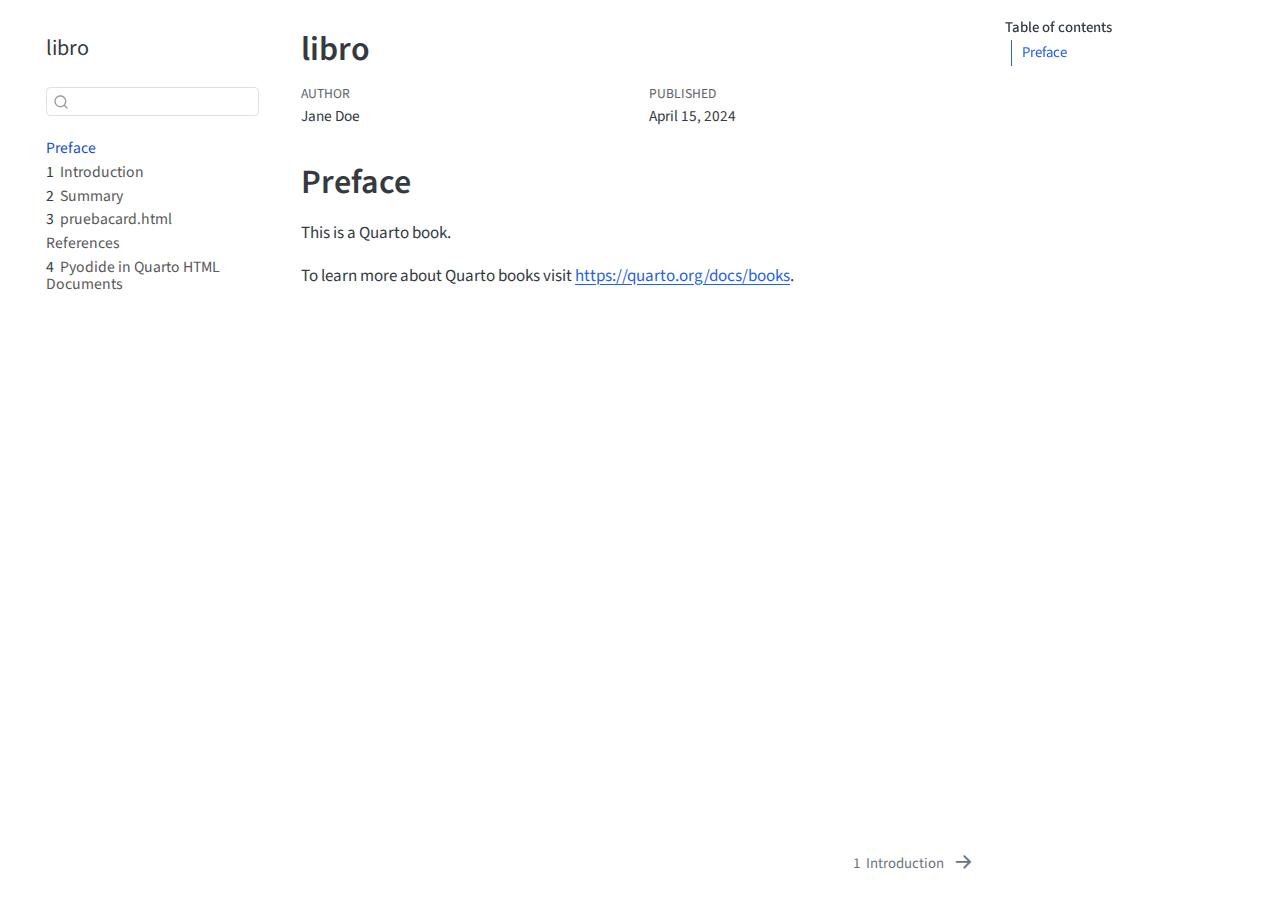
==== index.html @ 576239c4 "first commit" ====
<!DOCTYPE html>
<html xmlns="http://www.w3.org/1999/xhtml" lang="en" xml:lang="en"><head>

<meta charset="utf-8">
<meta name="generator" content="quarto-1.4.553">

<meta name="viewport" content="width=device-width, initial-scale=1.0, user-scalable=yes">

<meta name="author" content="Jane Doe">
<meta name="dcterms.date" content="2024-04-15">

<title>libro</title>
<style>
code{white-space: pre-wrap;}
span.smallcaps{font-variant: small-caps;}
div.columns{display: flex; gap: min(4vw, 1.5em);}
div.column{flex: auto; overflow-x: auto;}
div.hanging-indent{margin-left: 1.5em; text-indent: -1.5em;}
ul.task-list{list-style: none;}
ul.task-list li input[type="checkbox"] {
  width: 0.8em;
  margin: 0 0.8em 0.2em -1em; /* quarto-specific, see https://github.com/quarto-dev/quarto-cli/issues/4556 */ 
  vertical-align: middle;
}
</style>


<script src="site_libs/quarto-nav/quarto-nav.js"></script>
<script src="site_libs/quarto-nav/headroom.min.js"></script>
<script src="site_libs/clipboard/clipboard.min.js"></script>
<script src="site_libs/quarto-search/autocomplete.umd.js"></script>
<script src="site_libs/quarto-search/fuse.min.js"></script>
<script src="site_libs/quarto-search/quarto-search.js"></script>
<meta name="quarto:offset" content="./">
<link href="./intro.html" rel="next">
<script src="site_libs/quarto-html/quarto.js"></script>
<script src="site_libs/quarto-html/popper.min.js"></script>
<script src="site_libs/quarto-html/tippy.umd.min.js"></script>
<script src="site_libs/quarto-html/anchor.min.js"></script>
<link href="site_libs/quarto-html/tippy.css" rel="stylesheet">
<link href="site_libs/quarto-html/quarto-syntax-highlighting.css" rel="stylesheet" id="quarto-text-highlighting-styles">
<script src="site_libs/bootstrap/bootstrap.min.js"></script>
<link href="site_libs/bootstrap/bootstrap-icons.css" rel="stylesheet">
<link href="site_libs/bootstrap/bootstrap.min.css" rel="stylesheet" id="quarto-bootstrap" data-mode="light">
<script id="quarto-search-options" type="application/json">{
  "location": "sidebar",
  "copy-button": false,
  "collapse-after": 3,
  "panel-placement": "start",
  "type": "textbox",
  "limit": 50,
  "keyboard-shortcut": [
    "f",
    "/",
    "s"
  ],
  "show-item-context": false,
  "language": {
    "search-no-results-text": "No results",
    "search-matching-documents-text": "matching documents",
    "search-copy-link-title": "Copy link to search",
    "search-hide-matches-text": "Hide additional matches",
    "search-more-match-text": "more match in this document",
    "search-more-matches-text": "more matches in this document",
    "search-clear-button-title": "Clear",
    "search-text-placeholder": "",
    "search-detached-cancel-button-title": "Cancel",
    "search-submit-button-title": "Submit",
    "search-label": "Search"
  }
}</script>


</head>

<body class="nav-sidebar floating">

<div id="quarto-search-results"></div>
  <header id="quarto-header" class="headroom fixed-top">
  <nav class="quarto-secondary-nav">
    <div class="container-fluid d-flex">
      <button type="button" class="quarto-btn-toggle btn" data-bs-toggle="collapse" data-bs-target=".quarto-sidebar-collapse-item" aria-controls="quarto-sidebar" aria-expanded="false" aria-label="Toggle sidebar navigation" onclick="if (window.quartoToggleHeadroom) { window.quartoToggleHeadroom(); }">
        <i class="bi bi-layout-text-sidebar-reverse"></i>
      </button>
        <nav class="quarto-page-breadcrumbs" aria-label="breadcrumb"><ol class="breadcrumb"><li class="breadcrumb-item"><a href="./index.html">Preface</a></li></ol></nav>
        <a class="flex-grow-1" role="button" data-bs-toggle="collapse" data-bs-target=".quarto-sidebar-collapse-item" aria-controls="quarto-sidebar" aria-expanded="false" aria-label="Toggle sidebar navigation" onclick="if (window.quartoToggleHeadroom) { window.quartoToggleHeadroom(); }">      
        </a>
      <button type="button" class="btn quarto-search-button" aria-label="" onclick="window.quartoOpenSearch();">
        <i class="bi bi-search"></i>
      </button>
    </div>
  </nav>
</header>
<!-- content -->
<div id="quarto-content" class="quarto-container page-columns page-rows-contents page-layout-article">
<!-- sidebar -->
  <nav id="quarto-sidebar" class="sidebar collapse collapse-horizontal quarto-sidebar-collapse-item sidebar-navigation floating overflow-auto">
    <div class="pt-lg-2 mt-2 text-left sidebar-header">
    <div class="sidebar-title mb-0 py-0">
      <a href="./">libro</a> 
    </div>
      </div>
        <div class="mt-2 flex-shrink-0 align-items-center">
        <div class="sidebar-search">
        <div id="quarto-search" class="" title="Search"></div>
        </div>
        </div>
    <div class="sidebar-menu-container"> 
    <ul class="list-unstyled mt-1">
        <li class="sidebar-item">
  <div class="sidebar-item-container"> 
  <a href="./index.html" class="sidebar-item-text sidebar-link active">
 <span class="menu-text">Preface</span></a>
  </div>
</li>
        <li class="sidebar-item">
  <div class="sidebar-item-container"> 
  <a href="./intro.html" class="sidebar-item-text sidebar-link">
 <span class="menu-text"><span class="chapter-number">1</span>&nbsp; <span class="chapter-title">Introduction</span></span></a>
  </div>
</li>
        <li class="sidebar-item">
  <div class="sidebar-item-container"> 
  <a href="./summary.html" class="sidebar-item-text sidebar-link">
 <span class="menu-text"><span class="chapter-number">2</span>&nbsp; <span class="chapter-title">Summary</span></span></a>
  </div>
</li>
        <li class="sidebar-item">
  <div class="sidebar-item-container"> 
  <a href="./pruebacard.html" class="sidebar-item-text sidebar-link">
 <span class="menu-text"><span class="chapter-number">3</span>&nbsp; <span class="chapter-title">pruebacard.html</span></span></a>
  </div>
</li>
        <li class="sidebar-item">
  <div class="sidebar-item-container"> 
  <a href="./references.html" class="sidebar-item-text sidebar-link">
 <span class="menu-text">References</span></a>
  </div>
</li>
        <li class="sidebar-item">
  <div class="sidebar-item-container"> 
  <a href="./prueba.html" class="sidebar-item-text sidebar-link">
 <span class="menu-text"><span class="chapter-number">4</span>&nbsp; <span class="chapter-title">Pyodide in Quarto HTML Documents</span></span></a>
  </div>
</li>
    </ul>
    </div>
</nav>
<div id="quarto-sidebar-glass" class="quarto-sidebar-collapse-item" data-bs-toggle="collapse" data-bs-target=".quarto-sidebar-collapse-item"></div>
<!-- margin-sidebar -->
    <div id="quarto-margin-sidebar" class="sidebar margin-sidebar">
        <nav id="TOC" role="doc-toc" class="toc-active">
    <h2 id="toc-title">Table of contents</h2>
   
  <ul>
  <li><a href="#preface" id="toc-preface" class="nav-link active" data-scroll-target="#preface">Preface</a></li>
  </ul>
</nav>
    </div>
<!-- main -->
<main class="content" id="quarto-document-content">

<header id="title-block-header" class="quarto-title-block default">
<div class="quarto-title">
<h1 class="title">libro</h1>
</div>



<div class="quarto-title-meta">

    <div>
    <div class="quarto-title-meta-heading">Author</div>
    <div class="quarto-title-meta-contents">
             <p>Jane Doe </p>
          </div>
  </div>
    
    <div>
    <div class="quarto-title-meta-heading">Published</div>
    <div class="quarto-title-meta-contents">
      <p class="date">April 15, 2024</p>
    </div>
  </div>
  
    
  </div>
  


</header>


<section id="preface" class="level1 unnumbered">
<h1 class="unnumbered">Preface</h1>
<p>This is a Quarto book.</p>
<p>To learn more about Quarto books visit <a href="https://quarto.org/docs/books" class="uri">https://quarto.org/docs/books</a>.</p>


</section>

</main> <!-- /main -->
<script id="quarto-html-after-body" type="application/javascript">
window.document.addEventListener("DOMContentLoaded", function (event) {
  const toggleBodyColorMode = (bsSheetEl) => {
    const mode = bsSheetEl.getAttribute("data-mode");
    const bodyEl = window.document.querySelector("body");
    if (mode === "dark") {
      bodyEl.classList.add("quarto-dark");
      bodyEl.classList.remove("quarto-light");
    } else {
      bodyEl.classList.add("quarto-light");
      bodyEl.classList.remove("quarto-dark");
    }
  }
  const toggleBodyColorPrimary = () => {
    const bsSheetEl = window.document.querySelector("link#quarto-bootstrap");
    if (bsSheetEl) {
      toggleBodyColorMode(bsSheetEl);
    }
  }
  toggleBodyColorPrimary();  
  const icon = "";
  const anchorJS = new window.AnchorJS();
  anchorJS.options = {
    placement: 'right',
    icon: icon
  };
  anchorJS.add('.anchored');
  const isCodeAnnotation = (el) => {
    for (const clz of el.classList) {
      if (clz.startsWith('code-annotation-')) {                     
        return true;
      }
    }
    return false;
  }
  const clipboard = new window.ClipboardJS('.code-copy-button', {
    text: function(trigger) {
      const codeEl = trigger.previousElementSibling.cloneNode(true);
      for (const childEl of codeEl.children) {
        if (isCodeAnnotation(childEl)) {
          childEl.remove();
        }
      }
      return codeEl.innerText;
    }
  });
  clipboard.on('success', function(e) {
    // button target
    const button = e.trigger;
    // don't keep focus
    button.blur();
    // flash "checked"
    button.classList.add('code-copy-button-checked');
    var currentTitle = button.getAttribute("title");
    button.setAttribute("title", "Copied!");
    let tooltip;
    if (window.bootstrap) {
      button.setAttribute("data-bs-toggle", "tooltip");
      button.setAttribute("data-bs-placement", "left");
      button.setAttribute("data-bs-title", "Copied!");
      tooltip = new bootstrap.Tooltip(button, 
        { trigger: "manual", 
          customClass: "code-copy-button-tooltip",
          offset: [0, -8]});
      tooltip.show();    
    }
    setTimeout(function() {
      if (tooltip) {
        tooltip.hide();
        button.removeAttribute("data-bs-title");
        button.removeAttribute("data-bs-toggle");
        button.removeAttribute("data-bs-placement");
      }
      button.setAttribute("title", currentTitle);
      button.classList.remove('code-copy-button-checked');
    }, 1000);
    // clear code selection
    e.clearSelection();
  });
    var localhostRegex = new RegExp(/^(?:http|https):\/\/localhost\:?[0-9]*\//);
    var mailtoRegex = new RegExp(/^mailto:/);
      var filterRegex = new RegExp('/' + window.location.host + '/');
    var isInternal = (href) => {
        return filterRegex.test(href) || localhostRegex.test(href) || mailtoRegex.test(href);
    }
    // Inspect non-navigation links and adorn them if external
 	var links = window.document.querySelectorAll('a[href]:not(.nav-link):not(.navbar-brand):not(.toc-action):not(.sidebar-link):not(.sidebar-item-toggle):not(.pagination-link):not(.no-external):not([aria-hidden]):not(.dropdown-item):not(.quarto-navigation-tool)');
    for (var i=0; i<links.length; i++) {
      const link = links[i];
      if (!isInternal(link.href)) {
        // undo the damage that might have been done by quarto-nav.js in the case of
        // links that we want to consider external
        if (link.dataset.originalHref !== undefined) {
          link.href = link.dataset.originalHref;
        }
      }
    }
  function tippyHover(el, contentFn, onTriggerFn, onUntriggerFn) {
    const config = {
      allowHTML: true,
      maxWidth: 500,
      delay: 100,
      arrow: false,
      appendTo: function(el) {
          return el.parentElement;
      },
      interactive: true,
      interactiveBorder: 10,
      theme: 'quarto',
      placement: 'bottom-start',
    };
    if (contentFn) {
      config.content = contentFn;
    }
    if (onTriggerFn) {
      config.onTrigger = onTriggerFn;
    }
    if (onUntriggerFn) {
      config.onUntrigger = onUntriggerFn;
    }
    window.tippy(el, config); 
  }
  const noterefs = window.document.querySelectorAll('a[role="doc-noteref"]');
  for (var i=0; i<noterefs.length; i++) {
    const ref = noterefs[i];
    tippyHover(ref, function() {
      // use id or data attribute instead here
      let href = ref.getAttribute('data-footnote-href') || ref.getAttribute('href');
      try { href = new URL(href).hash; } catch {}
      const id = href.replace(/^#\/?/, "");
      const note = window.document.getElementById(id);
      if (note) {
        return note.innerHTML;
      } else {
        return "";
      }
    });
  }
  const xrefs = window.document.querySelectorAll('a.quarto-xref');
  const processXRef = (id, note) => {
    // Strip column container classes
    const stripColumnClz = (el) => {
      el.classList.remove("page-full", "page-columns");
      if (el.children) {
        for (const child of el.children) {
          stripColumnClz(child);
        }
      }
    }
    stripColumnClz(note)
    if (id === null || id.startsWith('sec-')) {
      // Special case sections, only their first couple elements
      const container = document.createElement("div");
      if (note.children && note.children.length > 2) {
        container.appendChild(note.children[0].cloneNode(true));
        for (let i = 1; i < note.children.length; i++) {
          const child = note.children[i];
          if (child.tagName === "P" && child.innerText === "") {
            continue;
          } else {
            container.appendChild(child.cloneNode(true));
            break;
          }
        }
        if (window.Quarto?.typesetMath) {
          window.Quarto.typesetMath(container);
        }
        return container.innerHTML
      } else {
        if (window.Quarto?.typesetMath) {
          window.Quarto.typesetMath(note);
        }
        return note.innerHTML;
      }
    } else {
      // Remove any anchor links if they are present
      const anchorLink = note.querySelector('a.anchorjs-link');
      if (anchorLink) {
        anchorLink.remove();
      }
      if (window.Quarto?.typesetMath) {
        window.Quarto.typesetMath(note);
      }
      // TODO in 1.5, we should make sure this works without a callout special case
      if (note.classList.contains("callout")) {
        return note.outerHTML;
      } else {
        return note.innerHTML;
      }
    }
  }
  for (var i=0; i<xrefs.length; i++) {
    const xref = xrefs[i];
    tippyHover(xref, undefined, function(instance) {
      instance.disable();
      let url = xref.getAttribute('href');
      let hash = undefined; 
      if (url.startsWith('#')) {
        hash = url;
      } else {
        try { hash = new URL(url).hash; } catch {}
      }
      if (hash) {
        const id = hash.replace(/^#\/?/, "");
        const note = window.document.getElementById(id);
        if (note !== null) {
          try {
            const html = processXRef(id, note.cloneNode(true));
            instance.setContent(html);
          } finally {
            instance.enable();
            instance.show();
          }
        } else {
          // See if we can fetch this
          fetch(url.split('#')[0])
          .then(res => res.text())
          .then(html => {
            const parser = new DOMParser();
            const htmlDoc = parser.parseFromString(html, "text/html");
            const note = htmlDoc.getElementById(id);
            if (note !== null) {
              const html = processXRef(id, note);
              instance.setContent(html);
            } 
          }).finally(() => {
            instance.enable();
            instance.show();
          });
        }
      } else {
        // See if we can fetch a full url (with no hash to target)
        // This is a special case and we should probably do some content thinning / targeting
        fetch(url)
        .then(res => res.text())
        .then(html => {
          const parser = new DOMParser();
          const htmlDoc = parser.parseFromString(html, "text/html");
          const note = htmlDoc.querySelector('main.content');
          if (note !== null) {
            // This should only happen for chapter cross references
            // (since there is no id in the URL)
            // remove the first header
            if (note.children.length > 0 && note.children[0].tagName === "HEADER") {
              note.children[0].remove();
            }
            const html = processXRef(null, note);
            instance.setContent(html);
          } 
        }).finally(() => {
          instance.enable();
          instance.show();
        });
      }
    }, function(instance) {
    });
  }
      let selectedAnnoteEl;
      const selectorForAnnotation = ( cell, annotation) => {
        let cellAttr = 'data-code-cell="' + cell + '"';
        let lineAttr = 'data-code-annotation="' +  annotation + '"';
        const selector = 'span[' + cellAttr + '][' + lineAttr + ']';
        return selector;
      }
      const selectCodeLines = (annoteEl) => {
        const doc = window.document;
        const targetCell = annoteEl.getAttribute("data-target-cell");
        const targetAnnotation = annoteEl.getAttribute("data-target-annotation");
        const annoteSpan = window.document.querySelector(selectorForAnnotation(targetCell, targetAnnotation));
        const lines = annoteSpan.getAttribute("data-code-lines").split(",");
        const lineIds = lines.map((line) => {
          return targetCell + "-" + line;
        })
        let top = null;
        let height = null;
        let parent = null;
        if (lineIds.length > 0) {
            //compute the position of the single el (top and bottom and make a div)
            const el = window.document.getElementById(lineIds[0]);
            top = el.offsetTop;
            height = el.offsetHeight;
            parent = el.parentElement.parentElement;
          if (lineIds.length > 1) {
            const lastEl = window.document.getElementById(lineIds[lineIds.length - 1]);
            const bottom = lastEl.offsetTop + lastEl.offsetHeight;
            height = bottom - top;
          }
          if (top !== null && height !== null && parent !== null) {
            // cook up a div (if necessary) and position it 
            let div = window.document.getElementById("code-annotation-line-highlight");
            if (div === null) {
              div = window.document.createElement("div");
              div.setAttribute("id", "code-annotation-line-highlight");
              div.style.position = 'absolute';
              parent.appendChild(div);
            }
            div.style.top = top - 2 + "px";
            div.style.height = height + 4 + "px";
            div.style.left = 0;
            let gutterDiv = window.document.getElementById("code-annotation-line-highlight-gutter");
            if (gutterDiv === null) {
              gutterDiv = window.document.createElement("div");
              gutterDiv.setAttribute("id", "code-annotation-line-highlight-gutter");
              gutterDiv.style.position = 'absolute';
              const codeCell = window.document.getElementById(targetCell);
              const gutter = codeCell.querySelector('.code-annotation-gutter');
              gutter.appendChild(gutterDiv);
            }
            gutterDiv.style.top = top - 2 + "px";
            gutterDiv.style.height = height + 4 + "px";
          }
          selectedAnnoteEl = annoteEl;
        }
      };
      const unselectCodeLines = () => {
        const elementsIds = ["code-annotation-line-highlight", "code-annotation-line-highlight-gutter"];
        elementsIds.forEach((elId) => {
          const div = window.document.getElementById(elId);
          if (div) {
            div.remove();
          }
        });
        selectedAnnoteEl = undefined;
      };
        // Handle positioning of the toggle
    window.addEventListener(
      "resize",
      throttle(() => {
        elRect = undefined;
        if (selectedAnnoteEl) {
          selectCodeLines(selectedAnnoteEl);
        }
      }, 10)
    );
    function throttle(fn, ms) {
    let throttle = false;
    let timer;
      return (...args) => {
        if(!throttle) { // first call gets through
            fn.apply(this, args);
            throttle = true;
        } else { // all the others get throttled
            if(timer) clearTimeout(timer); // cancel #2
            timer = setTimeout(() => {
              fn.apply(this, args);
              timer = throttle = false;
            }, ms);
        }
      };
    }
      // Attach click handler to the DT
      const annoteDls = window.document.querySelectorAll('dt[data-target-cell]');
      for (const annoteDlNode of annoteDls) {
        annoteDlNode.addEventListener('click', (event) => {
          const clickedEl = event.target;
          if (clickedEl !== selectedAnnoteEl) {
            unselectCodeLines();
            const activeEl = window.document.querySelector('dt[data-target-cell].code-annotation-active');
            if (activeEl) {
              activeEl.classList.remove('code-annotation-active');
            }
            selectCodeLines(clickedEl);
            clickedEl.classList.add('code-annotation-active');
          } else {
            // Unselect the line
            unselectCodeLines();
            clickedEl.classList.remove('code-annotation-active');
          }
        });
      }
  const findCites = (el) => {
    const parentEl = el.parentElement;
    if (parentEl) {
      const cites = parentEl.dataset.cites;
      if (cites) {
        return {
          el,
          cites: cites.split(' ')
        };
      } else {
        return findCites(el.parentElement)
      }
    } else {
      return undefined;
    }
  };
  var bibliorefs = window.document.querySelectorAll('a[role="doc-biblioref"]');
  for (var i=0; i<bibliorefs.length; i++) {
    const ref = bibliorefs[i];
    const citeInfo = findCites(ref);
    if (citeInfo) {
      tippyHover(citeInfo.el, function() {
        var popup = window.document.createElement('div');
        citeInfo.cites.forEach(function(cite) {
          var citeDiv = window.document.createElement('div');
          citeDiv.classList.add('hanging-indent');
          citeDiv.classList.add('csl-entry');
          var biblioDiv = window.document.getElementById('ref-' + cite);
          if (biblioDiv) {
            citeDiv.innerHTML = biblioDiv.innerHTML;
          }
          popup.appendChild(citeDiv);
        });
        return popup.innerHTML;
      });
    }
  }
});
</script>
<nav class="page-navigation">
  <div class="nav-page nav-page-previous">
  </div>
  <div class="nav-page nav-page-next">
      <a href="./intro.html" class="pagination-link" aria-label="Introduction">
        <span class="nav-page-text"><span class="chapter-number">1</span>&nbsp; <span class="chapter-title">Introduction</span></span> <i class="bi bi-arrow-right-short"></i>
      </a>
  </div>
</nav>
</div> <!-- /content -->




</body></html>
---- site_libs/quarto-html/tippy.css ----
.tippy-box[data-animation=fade][data-state=hidden]{opacity:0}[data-tippy-root]{max-width:calc(100vw - 10px)}.tippy-box{position:relative;background-color:#333;color:#fff;border-radius:4px;font-size:14px;line-height:1.4;white-space:normal;outline:0;transition-property:transform,visibility,opacity}.tippy-box[data-placement^=top]>.tippy-arrow{bottom:0}.tippy-box[data-placement^=top]>.tippy-arrow:before{bottom:-7px;left:0;border-width:8px 8px 0;border-top-color:initial;transform-origin:center top}.tippy-box[data-placement^=bottom]>.tippy-arrow{top:0}.tippy-box[data-placement^=bottom]>.tippy-arrow:before{top:-7px;left:0;border-width:0 8px 8px;border-bottom-color:initial;transform-origin:center bottom}.tippy-box[data-placement^=left]>.tippy-arrow{right:0}.tippy-box[data-placement^=left]>.tippy-arrow:before{border-width:8px 0 8px 8px;border-left-color:initial;right:-7px;transform-origin:center left}.tippy-box[data-placement^=right]>.tippy-arrow{left:0}.tippy-box[data-placement^=right]>.tippy-arrow:before{left:-7px;border-width:8px 8px 8px 0;border-right-color:initial;transform-origin:center right}.tippy-box[data-inertia][data-state=visible]{transition-timing-function:cubic-bezier(.54,1.5,.38,1.11)}.tippy-arrow{width:16px;height:16px;color:#333}.tippy-arrow:before{content:"";position:absolute;border-color:transparent;border-style:solid}.tippy-content{position:relative;padding:5px 9px;z-index:1}
---- site_libs/quarto-html/quarto-syntax-highlighting.css ----
/* quarto syntax highlight colors */
:root {
  --quarto-hl-ot-color: #003B4F;
  --quarto-hl-at-color: #657422;
  --quarto-hl-ss-color: #20794D;
  --quarto-hl-an-color: #5E5E5E;
  --quarto-hl-fu-color: #4758AB;
  --quarto-hl-st-color: #20794D;
  --quarto-hl-cf-color: #003B4F;
  --quarto-hl-op-color: #5E5E5E;
  --quarto-hl-er-color: #AD0000;
  --quarto-hl-bn-color: #AD0000;
  --quarto-hl-al-color: #AD0000;
  --quarto-hl-va-color: #111111;
  --quarto-hl-bu-color: inherit;
  --quarto-hl-ex-color: inherit;
  --quarto-hl-pp-color: #AD0000;
  --quarto-hl-in-color: #5E5E5E;
  --quarto-hl-vs-color: #20794D;
  --quarto-hl-wa-color: #5E5E5E;
  --quarto-hl-do-color: #5E5E5E;
  --quarto-hl-im-color: #00769E;
  --quarto-hl-ch-color: #20794D;
  --quarto-hl-dt-color: #AD0000;
  --quarto-hl-fl-color: #AD0000;
  --quarto-hl-co-color: #5E5E5E;
  --quarto-hl-cv-color: #5E5E5E;
  --quarto-hl-cn-color: #8f5902;
  --quarto-hl-sc-color: #5E5E5E;
  --quarto-hl-dv-color: #AD0000;
  --quarto-hl-kw-color: #003B4F;
}

/* other quarto variables */
:root {
  --quarto-font-monospace: SFMono-Regular, Menlo, Monaco, Consolas, "Liberation Mono", "Courier New", monospace;
}

pre > code.sourceCode > span {
  color: #003B4F;
}

code span {
  color: #003B4F;
}

code.sourceCode > span {
  color: #003B4F;
}

div.sourceCode,
div.sourceCode pre.sourceCode {
  color: #003B4F;
}

code span.ot {
  color: #003B4F;
  font-style: inherit;
}

code span.at {
  color: #657422;
  font-style: inherit;
}

code span.ss {
  color: #20794D;
  font-style: inherit;
}

code span.an {
  color: #5E5E5E;
  font-style: inherit;
}

code span.fu {
  color: #4758AB;
  font-style: inherit;
}

code span.st {
  color: #20794D;
  font-style: inherit;
}

code span.cf {
  color: #003B4F;
  font-style: inherit;
}

code span.op {
  color: #5E5E5E;
  font-style: inherit;
}

code span.er {
  color: #AD0000;
  font-style: inherit;
}

code span.bn {
  color: #AD0000;
  font-style: inherit;
}

code span.al {
  color: #AD0000;
  font-style: inherit;
}

code span.va {
  color: #111111;
  font-style: inherit;
}

code span.bu {
  font-style: inherit;
}

code span.ex {
  font-style: inherit;
}

code span.pp {
  color: #AD0000;
  font-style: inherit;
}

code span.in {
  color: #5E5E5E;
  font-style: inherit;
}

code span.vs {
  color: #20794D;
  font-style: inherit;
}

code span.wa {
  color: #5E5E5E;
  font-style: italic;
}

code span.do {
  color: #5E5E5E;
  font-style: italic;
}

code span.im {
  color: #00769E;
  font-style: inherit;
}

code span.ch {
  color: #20794D;
  font-style: inherit;
}

code span.dt {
  color: #AD0000;
  font-style: inherit;
}

code span.fl {
  color: #AD0000;
  font-style: inherit;
}

code span.co {
  color: #5E5E5E;
  font-style: inherit;
}

code span.cv {
  color: #5E5E5E;
  font-style: italic;
}

code span.cn {
  color: #8f5902;
  font-style: inherit;
}

code span.sc {
  color: #5E5E5E;
  font-style: inherit;
}

code span.dv {
  color: #AD0000;
  font-style: inherit;
}

code span.kw {
  color: #003B4F;
  font-style: inherit;
}

.prevent-inlining {
  content: "</";
}

/*# sourceMappingURL=debc5d5d77c3f9108843748ff7464032.css.map */
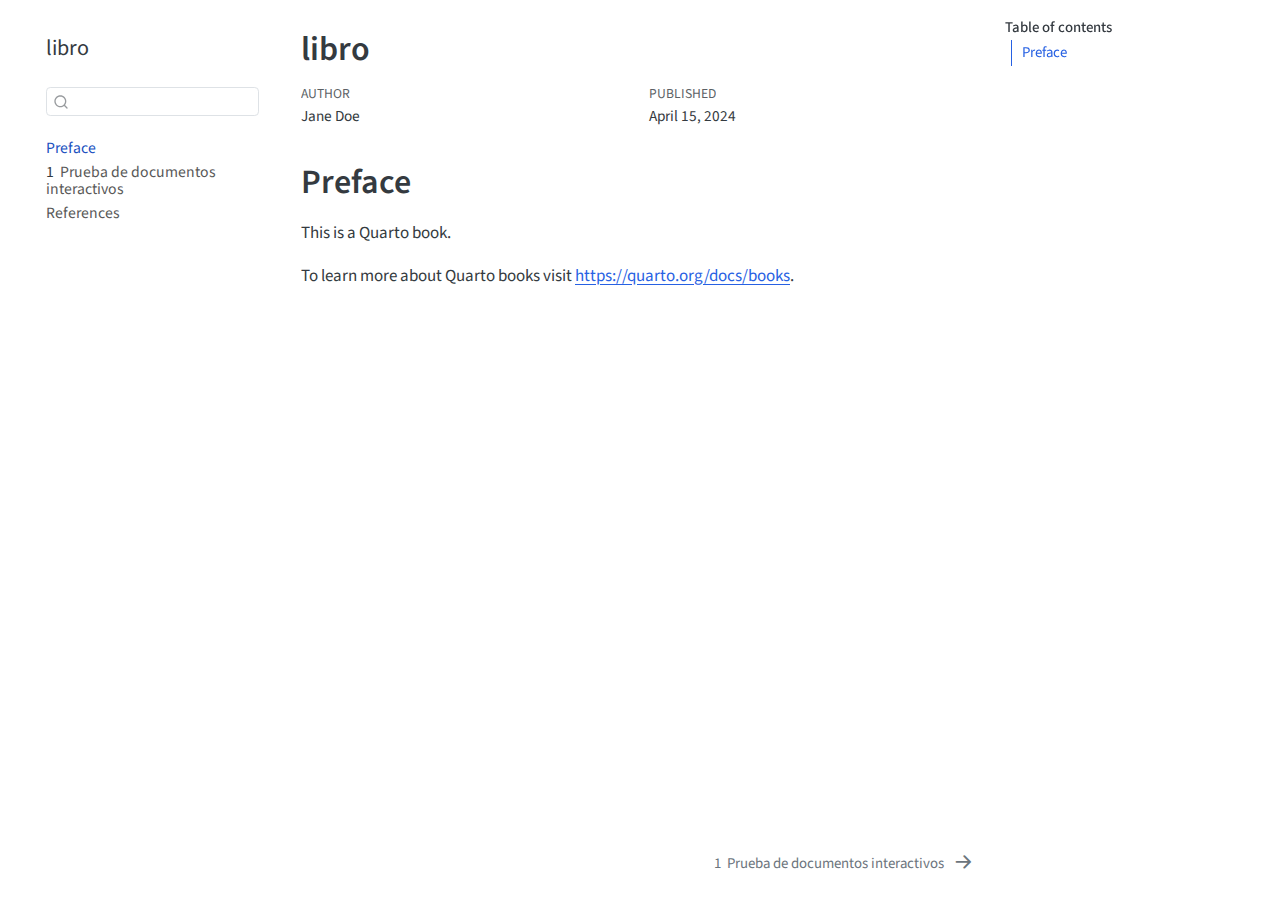
==== commit f677aa47: "prueba 2" ====
--- a/index.html
+++ b/index.html
@@ -32,7 +32,7 @@
 <script src="site_libs/quarto-search/fuse.min.js"></script>
 <script src="site_libs/quarto-search/quarto-search.js"></script>
 <meta name="quarto:offset" content="./">
-<link href="./intro.html" rel="next">
+<link href="./intro1.html" rel="next">
 <script src="site_libs/quarto-html/quarto.js"></script>
 <script src="site_libs/quarto-html/popper.min.js"></script>
 <script src="site_libs/quarto-html/tippy.umd.min.js"></script>
@@ -115,32 +115,14 @@
 </li>
         <li class="sidebar-item">
   <div class="sidebar-item-container"> 
-  <a href="./intro.html" class="sidebar-item-text sidebar-link">
- <span class="menu-text"><span class="chapter-number">1</span>&nbsp; <span class="chapter-title">Introduction</span></span></a>
-  </div>
-</li>
-        <li class="sidebar-item">
-  <div class="sidebar-item-container"> 
-  <a href="./summary.html" class="sidebar-item-text sidebar-link">
- <span class="menu-text"><span class="chapter-number">2</span>&nbsp; <span class="chapter-title">Summary</span></span></a>
-  </div>
-</li>
-        <li class="sidebar-item">
-  <div class="sidebar-item-container"> 
-  <a href="./pruebacard.html" class="sidebar-item-text sidebar-link">
- <span class="menu-text"><span class="chapter-number">3</span>&nbsp; <span class="chapter-title">pruebacard.html</span></span></a>
+  <a href="./intro1.html" class="sidebar-item-text sidebar-link">
+ <span class="menu-text"><span class="chapter-number">1</span>&nbsp; <span class="chapter-title">Prueba de documentos interactivos</span></span></a>
   </div>
 </li>
         <li class="sidebar-item">
   <div class="sidebar-item-container"> 
   <a href="./references.html" class="sidebar-item-text sidebar-link">
  <span class="menu-text">References</span></a>
-  </div>
-</li>
-        <li class="sidebar-item">
-  <div class="sidebar-item-container"> 
-  <a href="./prueba.html" class="sidebar-item-text sidebar-link">
- <span class="menu-text"><span class="chapter-number">4</span>&nbsp; <span class="chapter-title">Pyodide in Quarto HTML Documents</span></span></a>
   </div>
 </li>
     </ul>
@@ -613,8 +595,8 @@
   <div class="nav-page nav-page-previous">
   </div>
   <div class="nav-page nav-page-next">
-      <a href="./intro.html" class="pagination-link" aria-label="Introduction">
-        <span class="nav-page-text"><span class="chapter-number">1</span>&nbsp; <span class="chapter-title">Introduction</span></span> <i class="bi bi-arrow-right-short"></i>
+      <a href="./intro1.html" class="pagination-link" aria-label="Prueba de documentos interactivos">
+        <span class="nav-page-text"><span class="chapter-number">1</span>&nbsp; <span class="chapter-title">Prueba de documentos interactivos</span></span> <i class="bi bi-arrow-right-short"></i>
       </a>
   </div>
 </nav>
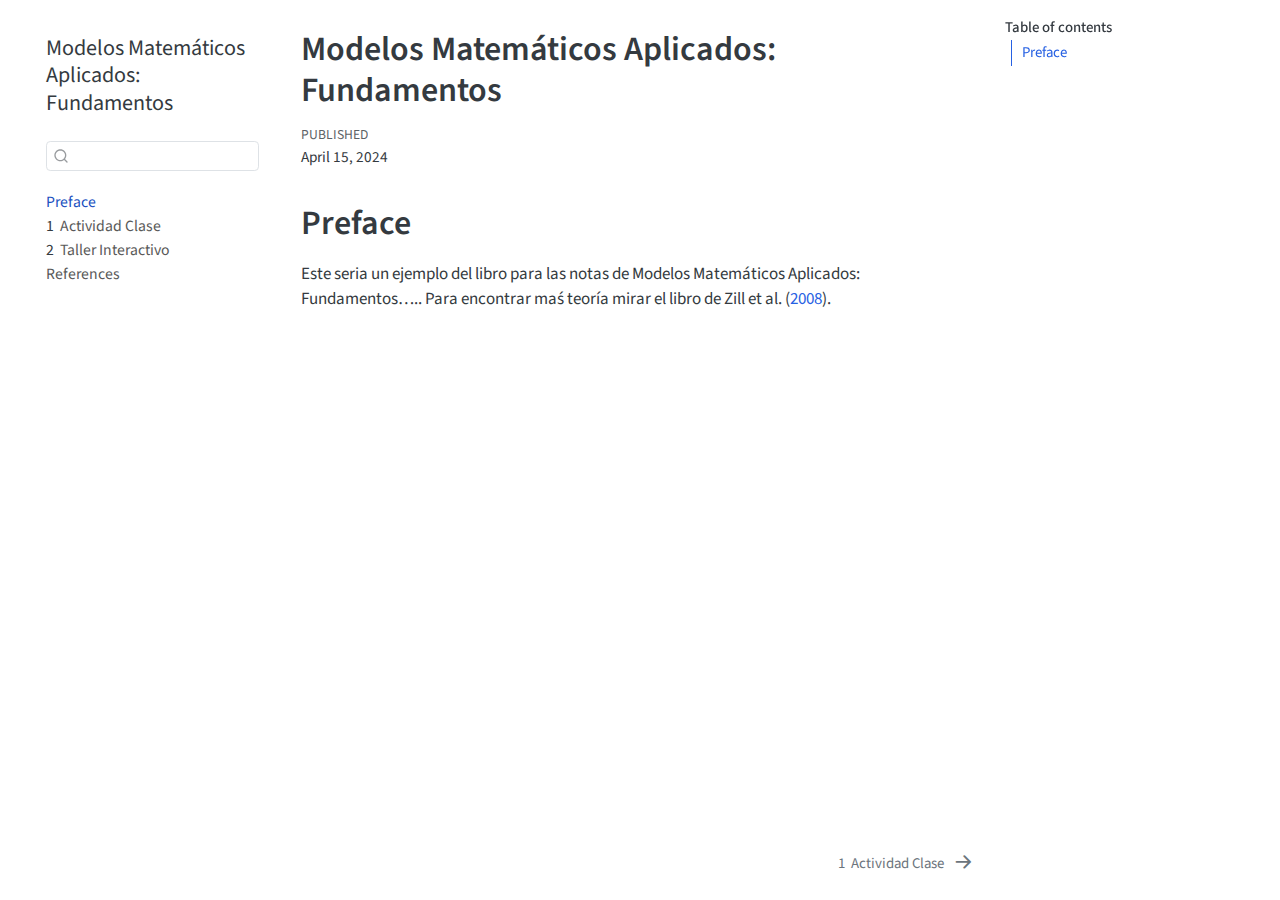
==== commit c8753a7e: "borrador 1" ====
--- a/index.html
+++ b/index.html
@@ -6,10 +6,9 @@
 
 <meta name="viewport" content="width=device-width, initial-scale=1.0, user-scalable=yes">
 
-<meta name="author" content="Jane Doe">
 <meta name="dcterms.date" content="2024-04-15">
 
-<title>libro</title>
+<title>Modelos Matemáticos Aplicados: Fundamentos</title>
 <style>
 code{white-space: pre-wrap;}
 span.smallcaps{font-variant: small-caps;}
@@ -22,7 +21,27 @@
   margin: 0 0.8em 0.2em -1em; /* quarto-specific, see https://github.com/quarto-dev/quarto-cli/issues/4556 */ 
   vertical-align: middle;
 }
-</style>
+/* CSS for citations */
+div.csl-bib-body { }
+div.csl-entry {
+  clear: both;
+  margin-bottom: 0em;
+}
+.hanging-indent div.csl-entry {
+  margin-left:2em;
+  text-indent:-2em;
+}
+div.csl-left-margin {
+  min-width:2em;
+  float:left;
+}
+div.csl-right-inline {
+  margin-left:2em;
+  padding-left:1em;
+}
+div.csl-indent {
+  margin-left: 2em;
+}</style>
 
 
 <script src="site_libs/quarto-nav/quarto-nav.js"></script>
@@ -32,7 +51,7 @@
 <script src="site_libs/quarto-search/fuse.min.js"></script>
 <script src="site_libs/quarto-search/quarto-search.js"></script>
 <meta name="quarto:offset" content="./">
-<link href="./intro1.html" rel="next">
+<link href="./ejemplo2.html" rel="next">
 <script src="site_libs/quarto-html/quarto.js"></script>
 <script src="site_libs/quarto-html/popper.min.js"></script>
 <script src="site_libs/quarto-html/tippy.umd.min.js"></script>
@@ -97,7 +116,7 @@
   <nav id="quarto-sidebar" class="sidebar collapse collapse-horizontal quarto-sidebar-collapse-item sidebar-navigation floating overflow-auto">
     <div class="pt-lg-2 mt-2 text-left sidebar-header">
     <div class="sidebar-title mb-0 py-0">
-      <a href="./">libro</a> 
+      <a href="./">Modelos Matemáticos Aplicados: Fundamentos</a> 
     </div>
       </div>
         <div class="mt-2 flex-shrink-0 align-items-center">
@@ -115,8 +134,14 @@
 </li>
         <li class="sidebar-item">
   <div class="sidebar-item-container"> 
-  <a href="./intro1.html" class="sidebar-item-text sidebar-link">
- <span class="menu-text"><span class="chapter-number">1</span>&nbsp; <span class="chapter-title">Prueba de documentos interactivos</span></span></a>
+  <a href="./ejemplo2.html" class="sidebar-item-text sidebar-link">
+ <span class="menu-text"><span class="chapter-number">1</span>&nbsp; <span class="chapter-title">Actividad Clase</span></span></a>
+  </div>
+</li>
+        <li class="sidebar-item">
+  <div class="sidebar-item-container"> 
+  <a href="./actividad1.html" class="sidebar-item-text sidebar-link">
+ <span class="menu-text"><span class="chapter-number">2</span>&nbsp; <span class="chapter-title">Taller Interactivo</span></span></a>
   </div>
 </li>
         <li class="sidebar-item">
@@ -144,19 +169,13 @@
 
 <header id="title-block-header" class="quarto-title-block default">
 <div class="quarto-title">
-<h1 class="title">libro</h1>
+<h1 class="title">Modelos Matemáticos Aplicados: Fundamentos</h1>
 </div>
 
 
 
 <div class="quarto-title-meta">
 
-    <div>
-    <div class="quarto-title-meta-heading">Author</div>
-    <div class="quarto-title-meta-contents">
-             <p>Jane Doe </p>
-          </div>
-  </div>
     
     <div>
     <div class="quarto-title-meta-heading">Published</div>
@@ -175,10 +194,14 @@
 
 <section id="preface" class="level1 unnumbered">
 <h1 class="unnumbered">Preface</h1>
-<p>This is a Quarto book.</p>
-<p>To learn more about Quarto books visit <a href="https://quarto.org/docs/books" class="uri">https://quarto.org/docs/books</a>.</p>
-
-
+<p>Este seria un ejemplo del libro para las notas de Modelos Matemáticos Aplicados: Fundamentos….. Para encontrar maś teoría mirar el libro de <span class="citation" data-cites="zill2008precalculo">Zill et al. (<a href="references.html#ref-zill2008precalculo" role="doc-biblioref">2008</a>)</span>.</p>
+
+
+<div id="refs" class="references csl-bib-body hanging-indent" data-entry-spacing="0" role="list" style="display: none">
+<div id="ref-zill2008precalculo" class="csl-entry" role="listitem">
+Zill, Dennis G et al. 2008. <span>“Prec<span>á</span>lculo: Con Avances de c<span>á</span>lculo.”</span>
+</div>
+</div>
 </section>
 
 </main> <!-- /main -->
@@ -595,8 +618,8 @@
   <div class="nav-page nav-page-previous">
   </div>
   <div class="nav-page nav-page-next">
-      <a href="./intro1.html" class="pagination-link" aria-label="Prueba de documentos interactivos">
-        <span class="nav-page-text"><span class="chapter-number">1</span>&nbsp; <span class="chapter-title">Prueba de documentos interactivos</span></span> <i class="bi bi-arrow-right-short"></i>
+      <a href="./ejemplo2.html" class="pagination-link" aria-label="Actividad Clase">
+        <span class="nav-page-text"><span class="chapter-number">1</span>&nbsp; <span class="chapter-title">Actividad Clase</span></span> <i class="bi bi-arrow-right-short"></i>
       </a>
   </div>
 </nav>
